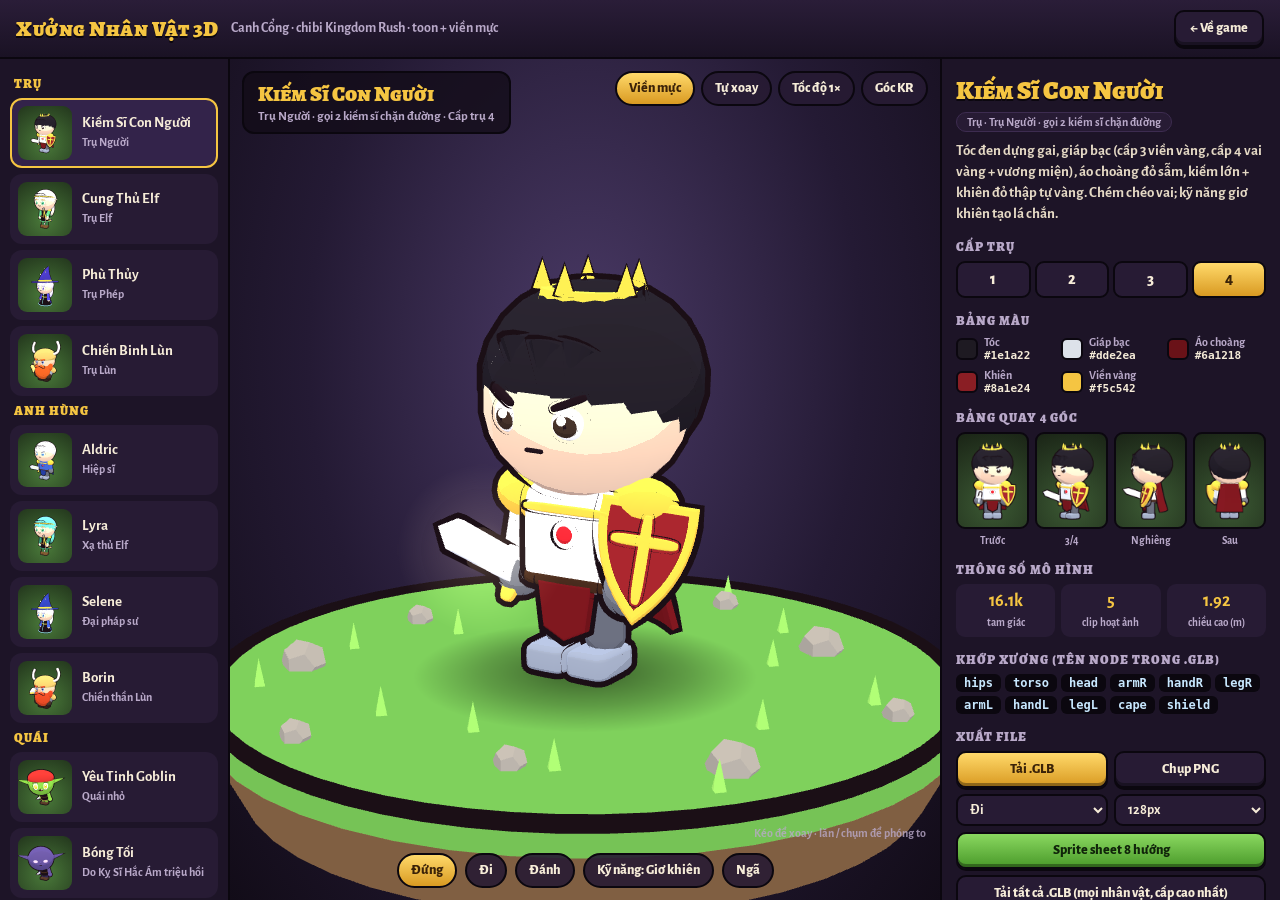
==== design/nhan-vat-3d.html @ e2723db0 "3D character studio: chibi toon models with outlines, animations and GLB/sprite export - design/char" ====
<!DOCTYPE html>
<html lang="vi">
<head>
<meta charset="UTF-8">
<meta name="viewport" content="width=device-width, initial-scale=1, viewport-fit=cover">
<meta name="theme-color" content="#120c18">
<title>Xưởng Nhân Vật 3D – Canh Cổng</title>
<link rel="icon" type="image/png" href="../assets/icons/icon-192.png">
<style>
@font-face { font-family: "Alegreya SC"; src: url("../assets/fonts/AlegreyaSC-Black.woff2") format("woff2"); font-weight: 900; font-display: swap; }
@font-face { font-family: "Alegreya Sans"; src: url("../assets/fonts/AlegreyaSans-Bold.woff2") format("woff2"); font-weight: 700; font-display: swap; }
@font-face { font-family: "Alegreya Sans"; src: url("../assets/fonts/AlegreyaSans-ExtraBold.woff2") format("woff2"); font-weight: 800; font-display: swap; }
:root {
  --bg: #120c18; --panel: #1d1427; --panel2: #271b34; --line: #3d2c50; --ink: #0b070f;
  --text: #f6ecd8; --muted: #b9a9c9; --gold: #f5c542; --gold2: #c8901e; --green: #6fc24a; --red: #e0503a;
  --title: "Alegreya SC", Georgia, serif; --ui: "Alegreya Sans", "Segoe UI", system-ui, sans-serif;
}
* { box-sizing: border-box; }
html, body { margin: 0; height: 100%; background: var(--bg); color: var(--text); font-family: var(--ui); font-weight: 700; }
button { font: inherit; color: inherit; border: 0; background: none; cursor: pointer; }
.app { display: grid; grid-template-rows: auto 1fr; height: 100vh; height: 100dvh; }
header { display: flex; align-items: center; gap: 12px; padding: 10px 16px; border-bottom: 2px solid var(--ink); background: linear-gradient(#2a1d38, #1a1224); }
header h1 { margin: 0; font: 900 22px/1 var(--title); color: var(--gold); text-shadow: 0 2px 0 var(--ink); letter-spacing: .5px; }
header .sub { color: var(--muted); font-size: 14px; }
header .sp { flex: 1; }
.btn { text-decoration: none; display: inline-flex; align-items: center; justify-content: center; gap: 6px; padding: 8px 14px; border-radius: 10px; background: var(--panel2); border: 2px solid var(--ink); box-shadow: inset 0 -3px 0 rgba(0,0,0,.35), 0 2px 0 var(--ink); font-weight: 800; font-size: 14px; white-space: nowrap; }
a.btn { color: var(--text); text-decoration: none; }
.btn:hover { filter: brightness(1.15); }
.btn.gold { background: linear-gradient(#ffd96a, #d99a22); color: #3a2208; }
.btn.green { background: linear-gradient(#8ad860, #4a9a2a); color: #10240a; }
.btn:disabled { opacity: .5; cursor: wait; }

.studio { display: grid; grid-template-columns: 230px 1fr 340px; min-height: 0; }
/* danh sách */
#roster { overflow-y: auto; padding: 10px; border-right: 2px solid var(--ink); background: var(--panel); }
.grp { margin: 6px 4px 6px; font: 900 13px var(--title); color: var(--gold); letter-spacing: 1px; text-transform: uppercase; }
.card { display: flex; align-items: center; gap: 10px; width: 100%; padding: 6px; margin-bottom: 6px; border-radius: 12px; background: var(--panel2); border: 2px solid transparent; text-align: left; }
.card:hover { border-color: var(--line); }
.card.on { border-color: var(--gold); background: #33234a; }
.card img, .card .ph { width: 54px; height: 54px; border-radius: 9px; background: radial-gradient(circle at 50% 70%, #4a7a3a, #22351c); flex: none; object-fit: contain; }
.card b { display: block; font-size: 15px; line-height: 1.1; }
.card small { color: var(--muted); font-size: 12px; font-weight: 700; }

/* sân khấu */
.stage { position: relative; min-width: 0; min-height: 0; background: radial-gradient(ellipse at 50% 35%, #4a3a66 0%, #241a34 55%, #120c18 100%); }
#view { position: absolute; inset: 0; width: 100%; height: 100%; display: block; touch-action: none; }
.hud { position: absolute; left: 12px; right: 12px; display: flex; gap: 8px; flex-wrap: wrap; pointer-events: none; }
.hud > * { pointer-events: auto; }
.hud.top { top: 12px; justify-content: space-between; align-items: flex-start; }
.hud.bot { bottom: 12px; justify-content: center; }
.nameplate { padding: 6px 14px 7px; border-radius: 12px; background: rgba(18,12,24,.78); border: 2px solid var(--ink); }
.nameplate b { font: 900 22px var(--title); color: var(--gold); }
.nameplate span { display: block; color: var(--muted); font-size: 13px; }
.toggles { display: flex; gap: 6px; flex-wrap: wrap; justify-content: flex-end; }
.chip { padding: 7px 12px; border-radius: 999px; background: rgba(39,27,52,.9); border: 2px solid var(--ink); font-size: 14px; font-weight: 800; }
.chip.on { background: linear-gradient(#ffd96a, #d99a22); color: #3a2208; }
.hint { position: absolute; right: 14px; bottom: 60px; color: var(--muted); font-size: 12px; opacity: .8; pointer-events: none; }

/* bảng thiết kế */
#sheet { overflow-y: auto; padding: 14px; border-left: 2px solid var(--ink); background: var(--panel); }
#sheet h2 { margin: 0; font: 900 26px var(--title); color: var(--gold); text-shadow: 0 2px 0 var(--ink); }
.badge { display: inline-block; margin: 4px 0 8px; padding: 2px 10px; border-radius: 999px; font-size: 12px; background: var(--panel2); border: 1px solid var(--line); color: var(--muted); }
.sec { margin-top: 14px; }
.sec > h3 { margin: 0 0 6px; font: 900 13px var(--title); letter-spacing: 1px; color: var(--muted); text-transform: uppercase; }
.desc { margin: 0; color: #e4d8c4; font-size: 15px; line-height: 1.4; font-weight: 700; }
.seg { display: flex; gap: 4px; flex-wrap: wrap; }
.seg button { flex: 1; min-width: 44px; padding: 7px 6px; border-radius: 9px; background: var(--panel2); border: 2px solid var(--ink); font-weight: 800; }
.seg button.on { background: linear-gradient(#ffd96a, #d99a22); color: #3a2208; }
.swatches { display: grid; grid-template-columns: repeat(auto-fill, minmax(92px, 1fr)); gap: 6px; }
.sw { display: flex; align-items: center; gap: 6px; font-size: 12px; color: var(--muted); }
.sw i { width: 22px; height: 22px; border-radius: 6px; border: 2px solid var(--ink); flex: none; }
.sw code { display: block; color: var(--text); font-size: 11px; }
.turn { display: grid; grid-template-columns: repeat(4, 1fr); gap: 6px; }
.turn figure { margin: 0; text-align: center; }
.turn img { width: 100%; aspect-ratio: 3/4; object-fit: contain; border-radius: 9px; background: radial-gradient(circle at 50% 75%, #3c5a34, #1a2416); border: 2px solid var(--ink); }
.turn figcaption { font-size: 11px; color: var(--muted); }
.tags { display: flex; flex-wrap: wrap; gap: 4px; }
.tags span { padding: 2px 8px; border-radius: 6px; background: var(--ink); color: #c8e8ff; font: 700 12px ui-monospace, Consolas, monospace; }
.stats { display: grid; grid-template-columns: 1fr 1fr 1fr; gap: 6px; }
.stats div { padding: 6px; border-radius: 9px; background: var(--panel2); text-align: center; }
.stats b { display: block; font-size: 18px; color: var(--gold); }
.stats small { color: var(--muted); font-size: 11px; }
.exp { display: grid; grid-template-columns: 1fr 1fr; gap: 6px; }
.exp .wide { grid-column: 1 / -1; }
.row { display: flex; gap: 6px; align-items: center; }
select { font: inherit; font-size: 14px; color: var(--text); background: var(--panel2); border: 2px solid var(--ink); border-radius: 9px; padding: 6px 8px; flex: 1; min-width: 0; }
.note { color: var(--muted); font-size: 12px; line-height: 1.35; margin: 6px 0 0; }
.toast { position: fixed; left: 50%; bottom: 20px; transform: translateX(-50%); padding: 10px 16px; border-radius: 12px; background: #2a1d38; border: 2px solid var(--gold); opacity: 0; transition: opacity .25s; pointer-events: none; z-index: 9; }
.toast.show { opacity: 1; }

@media (max-width: 960px) {
  .app { height: auto; min-height: 100vh; }
  .studio { grid-template-columns: 1fr; }
  #roster { display: flex; gap: 6px; overflow-x: auto; overflow-y: hidden; border-right: 0; border-bottom: 2px solid var(--ink); padding: 8px 16px; }
  .grp { display: none; }
  .card { flex: none; width: auto; margin: 0; padding: 4px; }
  .card div { display: none; }
  .stage { height: 62vh; min-height: 340px; }
  #sheet { border-left: 0; border-top: 2px solid var(--ink); padding: 14px 16px; }
  header .sub { display: none; }
  .hint { display: none; }
}
</style>
</head>
<body>
<div class="app">
  <header>
    <h1>Xưởng Nhân Vật 3D</h1>
    <span class="sub">Canh Cổng · chibi Kingdom Rush · toon + viền mực</span>
    <span class="sp"></span>
    <a class="btn" href="../index.html">← Về game</a>
  </header>
  <div class="studio">
    <nav id="roster" aria-label="Nhân vật"></nav>
    <section class="stage" id="stage">
      <canvas id="view"></canvas>
      <div class="hud top">
        <div class="nameplate"><b id="np-name">…</b><span id="np-role"></span></div>
        <div class="toggles">
          <button class="chip on" id="tg-ink">Viền mực</button>
          <button class="chip" id="tg-spin">Tự xoay</button>
          <button class="chip" id="tg-speed">Tốc độ 1×</button>
          <button class="chip" id="tg-cam">Góc KR</button>
        </div>
      </div>
      <div class="hud bot" id="anims"></div>
      <div class="hint">Kéo để xoay · lăn / chụm để phóng to</div>
    </section>
    <aside id="sheet">
      <h2 id="sh-name">…</h2>
      <span class="badge" id="sh-badge"></span>
      <p class="desc" id="sh-desc"></p>
      <div class="sec"><h3 id="sh-tiername">Cấp</h3><div class="seg" id="sh-tiers"></div></div>
      <div class="sec"><h3>Bảng màu</h3><div class="swatches" id="sh-pal"></div></div>
      <div class="sec"><h3>Bảng quay 4 góc</h3><div class="turn" id="sh-turn"></div></div>
      <div class="sec"><h3>Thông số mô hình</h3><div class="stats" id="sh-stats"></div></div>
      <div class="sec"><h3>Khớp xương (tên node trong .glb)</h3><div class="tags" id="sh-bones"></div></div>
      <div class="sec">
        <h3>Xuất file</h3>
        <div class="exp">
          <button class="btn gold" id="ex-glb">Tải .GLB</button>
          <button class="btn" id="ex-png">Chụp PNG</button>
          <div class="row wide">
            <select id="ex-anim" aria-label="Hoạt ảnh cho sprite sheet"></select>
            <select id="ex-cell" aria-label="Cỡ ô"><option value="96">96px</option><option value="128" selected>128px</option><option value="192">192px</option></select>
          </div>
          <button class="btn green wide" id="ex-sheet">Sprite sheet 8 hướng</button>
          <button class="btn wide" id="ex-all">Tải tất cả .GLB (mọi nhân vật, cấp cao nhất)</button>
        </div>
        <p class="note">.GLB có sẵn khung khớp + mọi clip hoạt ảnh và viền mực, mở được bằng Blender, Unity, Godot, three.js. Sprite sheet: 8 hàng hướng (Nam, ĐN, Đông, ĐB, Bắc, TB, Tây, TN) × 8 khung, nền trong suốt, góc nhìn chéo kiểu Kingdom Rush.</p>
      </div>
    </aside>
  </div>
</div>
<div class="toast" id="toast"></div>
<script>window.__errs = []; addEventListener("error", e => __errs.push(e.message + " @" + (e.filename || "").split("/").pop() + ":" + e.lineno));</script>
<script src="vendor/three.min.js"></script>
<script src="vendor/OrbitControls.js"></script>
<script src="vendor/GLTFExporter.js"></script>
<script src="chars3d.js"></script>
<script src="viewer3d.js"></script>
</body>
</html>
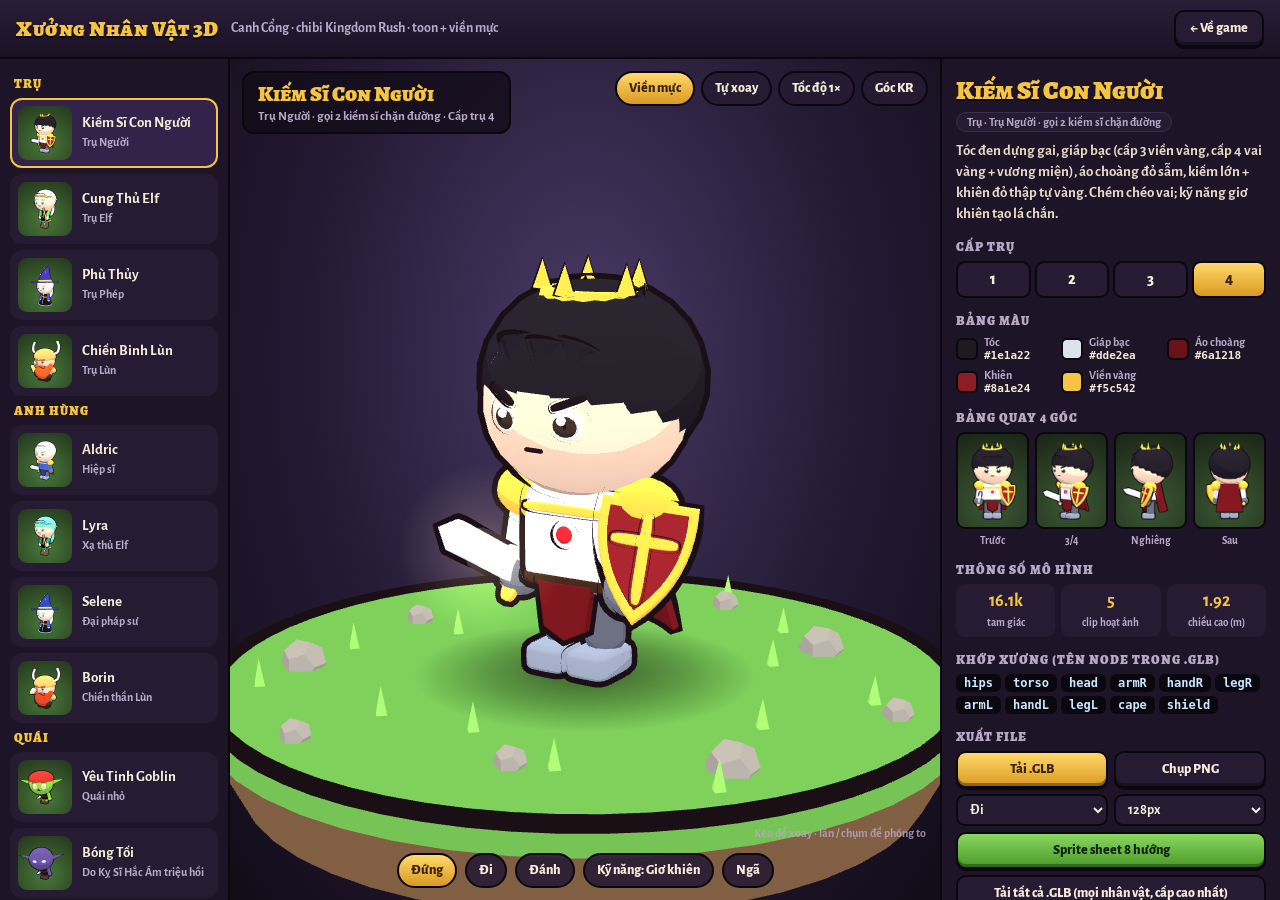
==== commit b193f08b: "3D towers and build plots on the battlefield - design/towers3d.js: elf, mage, barracks and dwarf hal" ====
--- a/design/nhan-vat-3d.html
+++ b/design/nhan-vat-3d.html
@@ -158,6 +158,7 @@
 <script src="vendor/OrbitControls.js"></script>
 <script src="vendor/GLTFExporter.js"></script>
 <script src="chars3d.js"></script>
+<script src="towers3d.js"></script>
 <script src="viewer3d.js"></script>
 </body>
 </html>
